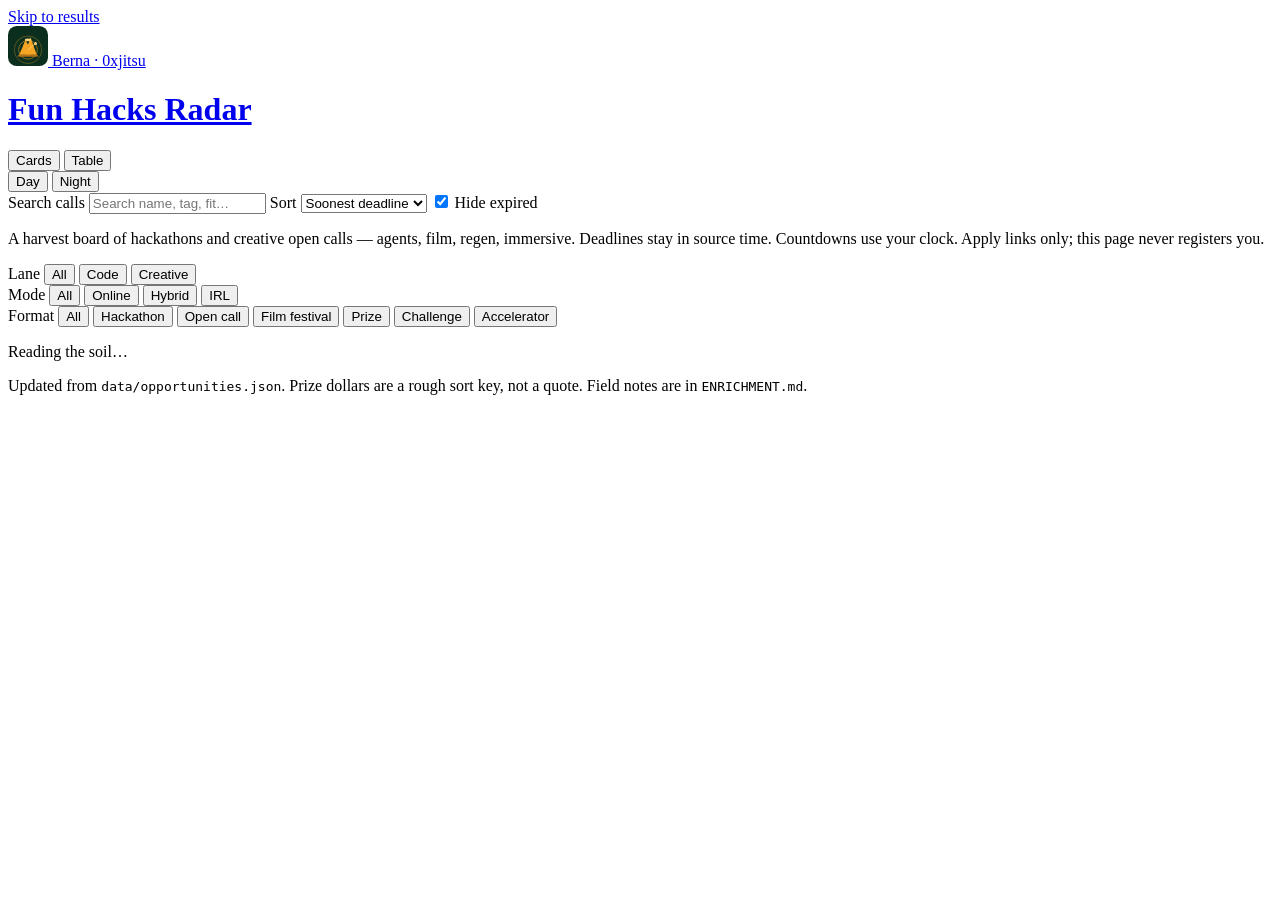
==== index.html @ 62ba8e2b "deploy: add index.html" ====
<!DOCTYPE html>
<html lang="en">
<head>
<meta charset="utf-8" />
<meta name="viewport" content="width=device-width, initial-scale=1, viewport-fit=cover" />
<title>Fun Hacks Radar</title>
<meta name="description" content="Hackathons and creative open calls for Berna and 0xjitsu. Filter by lane, mode, and format. Sort by deadline, registration, or prize. Apply links only — nothing is submitted for you." />
<meta name="theme-color" content="#120e0c" />
<link rel="icon" href="./favicon.ico" sizes="any" />
<link rel="icon" type="image/svg+xml" href="./favicon.svg" />
<link rel="apple-touch-icon" href="./assets/apple-touch-icon.png" />
<link rel="preload" href="./assets/fonts/outfit-latin.woff2" as="font" type="font/woff2" crossorigin />
<link rel="preload" href="./assets/fonts/fraunces-latin.woff2" as="font" type="font/woff2" crossorigin />
<link rel="stylesheet" href="./styles.css" />
<script>
(function () {
  var p = new URLSearchParams(location.search);
  var q = p.get("theme");
  var stored = null;
  try { stored = localStorage.getItem("fhr-theme"); } catch (e) {}
  var theme = (q === "light" || q === "dark") ? q
    : (stored === "light" || stored === "dark") ? stored
    : (matchMedia("(prefers-color-scheme: dark)").matches ? "dark" : "light");
  document.documentElement.setAttribute("data-theme", theme);
  var meta = document.querySelector('meta[name="theme-color"]');
  if (meta) meta.setAttribute("content", theme === "dark" ? "#120e0c" : "#f4ece3");
  var qv = p.get("view");
  var sv = null;
  try { sv = localStorage.getItem("fhr-view"); } catch (e) {}
  var wide = matchMedia("(min-width: 1040px)").matches;
  var view = (qv === "cards" || qv === "table") ? qv
    : (sv === "cards" || sv === "table") ? sv
    : (wide ? "table" : "cards");
  document.documentElement.setAttribute("data-view", view);
})();
</script>
</head>
<body>
<a class="skip" href="#board">Skip to results</a>
<header class="topbar">
  <div class="wrap bar">
    <div class="brandrow">
      <a class="brand" href="./">
        <img class="mark" src="./favicon.svg" width="40" height="40" alt="" />
        <span class="brand-text">
          <span class="eyebrow">Berna · 0xjitsu</span>
          <h1>Fun Hacks Radar</h1>
        </span>
      </a>
      <div class="toggles">
        <div class="seg" role="group" aria-label="View">
          <button type="button" id="view-cards" aria-pressed="true">Cards</button>
          <button type="button" id="view-table" aria-pressed="false">Table</button>
        </div>
        <div class="seg" role="group" aria-label="Color theme">
          <button type="button" id="theme-light" aria-pressed="false">Day</button>
          <button type="button" id="theme-night" aria-pressed="true">Night</button>
        </div>
      </div>
    </div>
    <div class="searchrow">
      <label class="sr" for="q">Search calls</label>
      <input id="q" type="search" placeholder="Search name, tag, fit…" autocomplete="off" enterkeyhint="search" />
      <label class="sr" for="sort">Sort</label>
      <select id="sort">
        <option value="deadline">Soonest deadline</option>
        <option value="registration">Registration date</option>
        <option value="prize">Prize amount</option>
        <option value="name">Name</option>
      </select>
      <label class="chk" for="hideExpired"><input type="checkbox" id="hideExpired" checked /> Hide expired</label>
    </div>
  </div>
</header>

<div class="wrap intro">
  <p class="lede">A harvest board of hackathons and creative open calls — agents, film, regen, immersive. Deadlines stay in source time. Countdowns use your clock. Apply links only; this page never registers you.</p>
</div>

<div class="wrap filters">
  <div class="chip-row" id="lane-chips" role="group" aria-label="Lane">
    <span class="chip-label">Lane</span>
    <button type="button" class="chip is-on" data-lane="all" aria-pressed="true">All</button>
    <button type="button" class="chip" data-lane="code" aria-pressed="false">Code</button>
    <button type="button" class="chip" data-lane="creative" aria-pressed="false">Creative</button>
  </div>
  <div class="chip-row" id="mode-chips" role="group" aria-label="Mode">
    <span class="chip-label">Mode</span>
    <button type="button" class="chip is-on" data-mode="all" aria-pressed="true">All</button>
    <button type="button" class="chip" data-mode="online" aria-pressed="false">Online</button>
    <button type="button" class="chip" data-mode="hybrid" aria-pressed="false">Hybrid</button>
    <button type="button" class="chip" data-mode="irl" aria-pressed="false">IRL</button>
  </div>
  <div class="chip-row" id="format-chips" role="group" aria-label="Format">
    <span class="chip-label">Format</span>
    <button type="button" class="chip is-on" data-format="all" aria-pressed="true">All</button>
    <button type="button" class="chip" data-format="hackathon" aria-pressed="false">Hackathon</button>
    <button type="button" class="chip" data-format="open-call" aria-pressed="false">Open call</button>
    <button type="button" class="chip" data-format="film-festival" aria-pressed="false">Film festival</button>
    <button type="button" class="chip" data-format="prize" aria-pressed="false">Prize</button>
    <button type="button" class="chip" data-format="challenge" aria-pressed="false">Challenge</button>
    <button type="button" class="chip" data-format="accelerator" aria-pressed="false">Accelerator</button>
  </div>
</div>

<div class="wrap">
  <p id="status" class="status" aria-live="polite">Reading the soil…</p>
</div>
<main id="board" class="wrap board" tabindex="-1">
  <div class="skeletons" aria-hidden="true">
    <div class="sk"></div>
    <div class="sk"></div>
    <div class="sk"></div>
  </div>
</main>

<noscript><p class="wrap lede">JavaScript draws the filters and both views. The calls themselves live in <code>data/opportunities.json</code>.</p></noscript>
<footer class="wrap foot">
  <p>Updated from <code>data/opportunities.json</code>. Prize dollars are a rough sort key, not a quote. Field notes are in <code>ENRICHMENT.md</code>.</p>
</footer>
<script src="./app.js"></script>
</body>
</html>
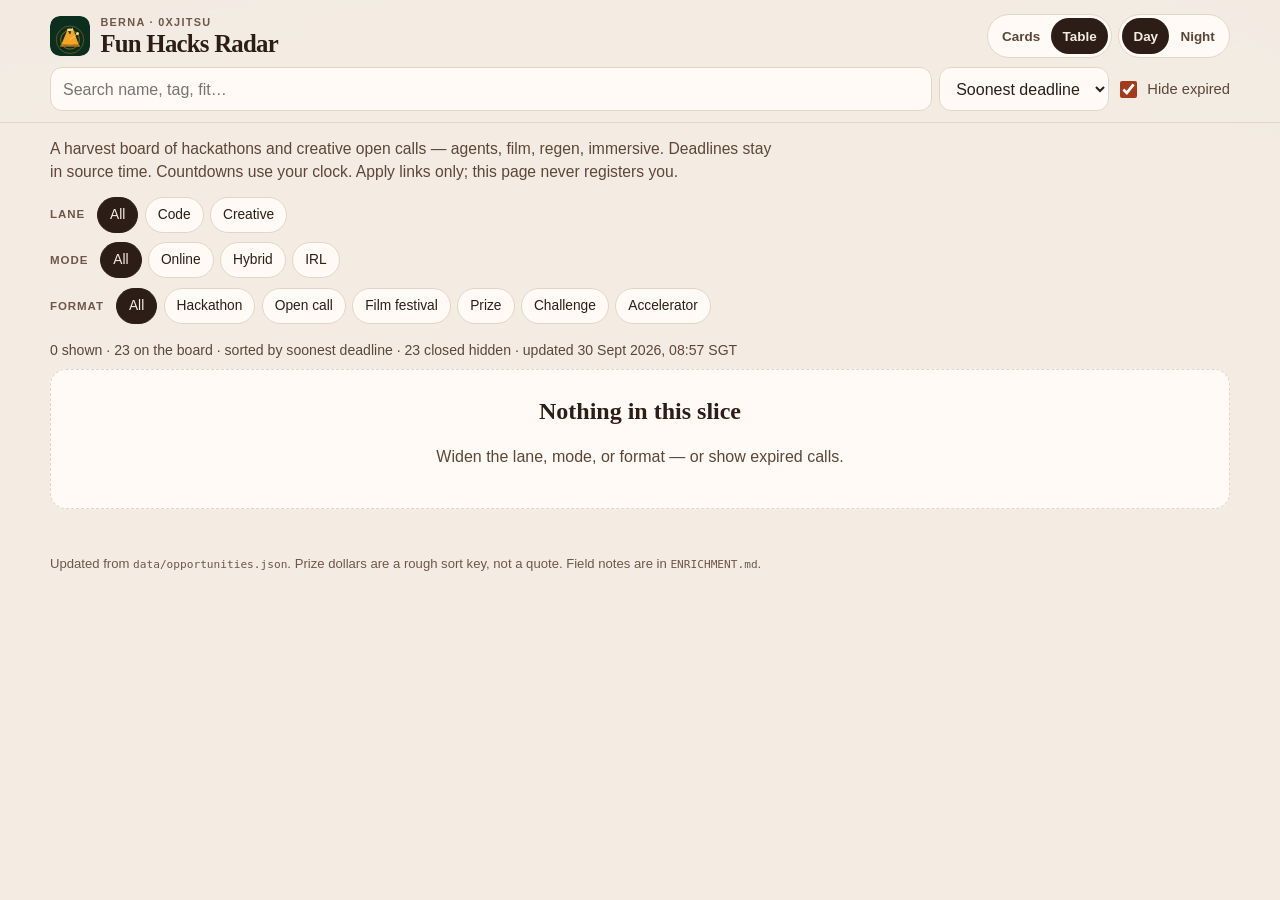
==== commit b8261ce9: "radar 2026-09-30: Mon/Wed/Fri board — T-0 labels, +3alet, +AI London, +Binance Agentic, Copernicus €" ====
--- a/index.html
+++ b/index.html
@@ -9,8 +9,6 @@
 <link rel="icon" href="./favicon.ico" sizes="any" />
 <link rel="icon" type="image/svg+xml" href="./favicon.svg" />
 <link rel="apple-touch-icon" href="./assets/apple-touch-icon.png" />
-<link rel="preload" href="./assets/fonts/outfit-latin.woff2" as="font" type="font/woff2" crossorigin />
-<link rel="preload" href="./assets/fonts/fraunces-latin.woff2" as="font" type="font/woff2" crossorigin />
 <link rel="stylesheet" href="./styles.css" />
 <script>
 (function () {
--- a/styles.css
+++ b/styles.css
@@ -0,0 +1,641 @@
+:root {
+  --serif: Fraunces, "Iowan Old Style", Palatino, Georgia, serif;
+  --sans: Outfit, "Avenir Next", "Segoe UI", sans-serif;
+  --bg: #f4ece3;
+  --surface: #fffaf5;
+  --ink: #2c1e16;
+  --muted: #5c4638;
+  --faint: #6e5648;
+  --line: #e4d5c6;
+  --ember: #a33c1c;
+  --ember-soft: #f3d2c2;
+  --gold: #8a5a1e;
+  --sprout: #1d6842;
+  --code-bg: #e5f2ea;
+  --creative-bg: #f8e7d4;
+  --warn: #8d3418;
+  --header: rgba(244, 236, 227, 0.92);
+  --shadow: 0 12px 28px rgba(74, 42, 24, 0.08);
+  --hover: #f6eee6;
+  --btn-bg: #a33c1c;
+  --btn-ink: #fff8f4;
+  --btn-hover: #8d3116;
+  --glow-ember: rgba(196, 90, 42, 0.18);
+  --glow-sprout: rgba(47, 122, 74, 0.12);
+  --chip: #fffaf5;
+  --ok: #1d6842;
+  color-scheme: light;
+}
+
+html[data-theme="dark"] {
+  --bg: #120e0c;
+  --surface: #241813;
+  --ink: #f7f1e8;
+  --muted: #d7c8b8;
+  --faint: #c4b3a3;
+  --line: #3c2c24;
+  --ember: #f0996a;
+  --ember-soft: #3a241c;
+  --gold: #efd0a0;
+  --sprout: #b7d7c0;
+  --code-bg: #1c3328;
+  --creative-bg: #3a2818;
+  --warn: #f0b090;
+  --header: rgba(18, 14, 12, 0.92);
+  --shadow: 0 14px 34px rgba(0, 0, 0, 0.35);
+  --hover: #2c1f19;
+  --btn-bg: #e8834f;
+  --btn-ink: #2a120c;
+  --btn-hover: #f3a878;
+  --glow-ember: rgba(224, 122, 69, 0.24);
+  --glow-sprout: rgba(143, 191, 138, 0.14);
+  --chip: #2a1c17;
+  --ok: #b7d7c0;
+  color-scheme: dark;
+}
+
+* { box-sizing: border-box; }
+html { scroll-behavior: smooth; }
+body {
+  margin: 0;
+  min-height: 100vh;
+  font-family: var(--sans);
+  color: var(--ink);
+  background:
+    radial-gradient(980px 460px at -8% -18%, var(--glow-ember), transparent 62%),
+    radial-gradient(760px 400px at 112% -8%, var(--glow-sprout), transparent 58%),
+    var(--bg);
+  line-height: 1.45;
+  font-size: 16px;
+}
+img { max-width: 100%; }
+button, input, select { font: inherit; color: inherit; }
+:focus-visible {
+  outline: 2px solid var(--ember);
+  outline-offset: 2px;
+}
+.sr {
+  position: absolute;
+  width: 1px;
+  height: 1px;
+  padding: 0;
+  margin: -1px;
+  overflow: hidden;
+  clip: rect(0, 0, 0, 0);
+  white-space: nowrap;
+  border: 0;
+}
+.skip {
+  position: absolute;
+  left: 0.75rem;
+  top: -3rem;
+  background: var(--btn-bg);
+  color: var(--btn-ink);
+  padding: 0.5rem 0.8rem;
+  border-radius: 999px;
+  z-index: 40;
+}
+.skip:focus { top: 0.5rem; }
+
+.wrap {
+  width: min(1180px, calc(100% - 1.25rem));
+  margin-inline: auto;
+}
+.topbar {
+  position: sticky;
+  top: 0;
+  z-index: 30;
+  background: var(--header);
+  backdrop-filter: blur(16px);
+  border-bottom: 1px solid var(--line);
+  padding-top: max(0.35rem, env(safe-area-inset-top));
+}
+.bar { padding-block: 0.55rem 0.7rem; display: grid; gap: 0.55rem; }
+.brandrow {
+  display: flex;
+  align-items: center;
+  justify-content: space-between;
+  gap: 0.75rem;
+}
+.brand {
+  display: flex;
+  align-items: center;
+  gap: 0.65rem;
+  min-width: 0;
+  text-decoration: none;
+  color: inherit;
+}
+.mark {
+  width: 40px;
+  height: 40px;
+  flex: 0 0 auto;
+  border-radius: 10px;
+}
+.brand-text { min-width: 0; }
+.eyebrow {
+  display: block;
+  font-size: 0.68rem;
+  letter-spacing: 0.12em;
+  text-transform: uppercase;
+  color: var(--faint);
+  font-weight: 600;
+}
+h1 {
+  margin: 0;
+  font-family: var(--serif);
+  font-weight: 650;
+  font-size: 1.28rem;
+  letter-spacing: -0.03em;
+  line-height: 1.05;
+}
+.toggles { display: flex; gap: 0.4rem; flex-shrink: 0; }
+.seg {
+  display: inline-flex;
+  padding: 3px;
+  border-radius: 999px;
+  border: 1px solid var(--line);
+  background: var(--surface);
+}
+.seg button {
+  border: 0;
+  background: transparent;
+  border-radius: 999px;
+  min-height: 36px;
+  padding: 0.25rem 0.7rem;
+  cursor: pointer;
+  font-size: 0.84rem;
+  font-weight: 550;
+  color: var(--muted);
+}
+.seg button[aria-pressed="true"] {
+  background: var(--ink);
+  color: var(--bg);
+}
+.searchrow {
+  display: grid;
+  grid-template-columns: 1fr;
+  gap: 0.45rem;
+}
+input[type="search"], select {
+  background: var(--surface);
+  border: 1px solid var(--line);
+  border-radius: 12px;
+  min-height: 44px;
+  padding: 0.45rem 0.75rem;
+}
+input[type="search"] { width: 100%; }
+.chk {
+  display: flex;
+  align-items: center;
+  gap: 0.45rem;
+  min-height: 44px;
+  color: var(--muted);
+  font-size: 0.92rem;
+}
+.chk input { width: 1.05rem; height: 1.05rem; accent-color: var(--ember); }
+
+.intro { padding-top: 0.9rem; }
+.lede {
+  margin: 0;
+  max-width: 46rem;
+  color: var(--muted);
+  font-size: 0.98rem;
+}
+
+.filters { display: grid; gap: 0.45rem; padding-top: 0.85rem; }
+.chip-row {
+  display: flex;
+  gap: 0.4rem;
+  overflow-x: auto;
+  scrollbar-width: none;
+  padding-bottom: 0.15rem;
+  padding-inline-end: 1rem;
+  -webkit-mask-image: linear-gradient(90deg, #000 0 92%, transparent);
+}
+.chip-row::-webkit-scrollbar { display: none; }
+.chip-label {
+  position: sticky;
+  left: 0;
+  z-index: 1;
+  display: inline-flex;
+  align-items: center;
+  padding-right: 0.35rem;
+  background: var(--bg);
+  color: var(--faint);
+  font-size: 0.72rem;
+  font-weight: 650;
+  letter-spacing: 0.08em;
+  text-transform: uppercase;
+}
+.chip {
+  border: 1px solid var(--line);
+  background: var(--chip);
+  color: var(--ink);
+  border-radius: 999px;
+  min-height: 36px;
+  padding: 0.3rem 0.75rem;
+  cursor: pointer;
+  white-space: nowrap;
+  font-size: 0.86rem;
+  font-weight: 500;
+}
+.chip.is-on {
+  background: var(--ink);
+  border-color: var(--ink);
+  color: var(--bg);
+}
+
+.status {
+  margin: 0.85rem 0 0.55rem;
+  color: var(--muted);
+  font-size: 0.88rem;
+  display: flex;
+  flex-wrap: wrap;
+  gap: 0.45rem 0.75rem;
+  align-items: center;
+}
+.status button {
+  border: 0;
+  background: transparent;
+  color: var(--ember);
+  font-weight: 600;
+  cursor: pointer;
+  padding: 0;
+  text-decoration: underline;
+  text-underline-offset: 2px;
+}
+
+.board { padding-bottom: 2rem; }
+.cards {
+  display: grid;
+  gap: 0.85rem;
+  grid-template-columns: 1fr;
+}
+.card {
+  display: flex;
+  flex-direction: column;
+  background: var(--surface);
+  border: 1px solid var(--line);
+  border-radius: 18px;
+  overflow: hidden;
+  box-shadow: var(--shadow);
+  min-width: 0;
+}
+.card.is-soon { border-color: color-mix(in srgb, var(--ember) 48%, var(--line)); }
+.card.is-expired .media img { filter: grayscale(0.45); }
+.media {
+  position: relative;
+  aspect-ratio: 16 / 10;
+  background: #2a1814;
+  overflow: hidden;
+}
+.media img {
+  width: 100%;
+  height: 100%;
+  object-fit: cover;
+  display: block;
+}
+.media::after {
+  content: "";
+  position: absolute;
+  left: 0;
+  right: 0;
+  bottom: 0;
+  height: 32%;
+  background: linear-gradient(transparent, rgba(20, 12, 10, 0.38));
+  pointer-events: none;
+}
+.media.fallback {
+  display: grid;
+  place-items: center;
+  color: #fff6ee;
+  font-family: var(--serif);
+  font-weight: 650;
+  font-size: clamp(2rem, 6vw, 2.8rem);
+  letter-spacing: 0.04em;
+}
+.media.fallback::after { display: none; }
+.badges {
+  position: absolute;
+  z-index: 1;
+  top: 0.55rem;
+  left: 0.55rem;
+  display: flex;
+  flex-wrap: wrap;
+  gap: 0.3rem;
+}
+.credit {
+  position: absolute;
+  z-index: 1;
+  right: 0.5rem;
+  bottom: 0.4rem;
+  max-width: calc(100% - 1.2rem);
+  overflow: hidden;
+  text-overflow: ellipsis;
+  white-space: nowrap;
+  font-size: 0.65rem;
+  color: #fff8f2;
+  background: rgba(20, 12, 10, 0.5);
+  border-radius: 999px;
+  padding: 0.08rem 0.4rem;
+}
+.card-body {
+  display: flex;
+  flex-direction: column;
+  gap: 0.4rem;
+  padding: 0.85rem 0.9rem 0.95rem;
+  flex: 1;
+}
+.kicker {
+  margin: 0;
+  color: var(--faint);
+  font-size: 0.75rem;
+  letter-spacing: 0.04em;
+  text-transform: uppercase;
+  font-weight: 600;
+}
+.card h2, .dense h2 {
+  margin: 0;
+  font-family: var(--serif);
+  font-weight: 620;
+  letter-spacing: -0.02em;
+  line-height: 1.15;
+}
+.card h2 { font-size: 1.28rem; overflow-wrap: break-word; }
+.prize {
+  margin: 0;
+  display: flex;
+  flex-wrap: wrap;
+  gap: 0.25rem 0.6rem;
+  align-items: baseline;
+  justify-content: space-between;
+}
+.prize span { color: var(--muted); font-size: 0.92rem; }
+.prize strong, .prize-num {
+  color: var(--gold);
+  font-weight: 650;
+  font-variant-numeric: tabular-nums;
+  white-space: nowrap;
+}
+.prize em { font-style: normal; color: var(--faint); font-size: 0.82rem; }
+.when, .reg, .fit, .note {
+  margin: 0;
+  color: var(--muted);
+  font-size: 0.9rem;
+}
+.fit {
+  display: -webkit-box;
+  -webkit-line-clamp: 3;
+  -webkit-box-orient: vertical;
+  overflow: hidden;
+}
+.note { font-size: 0.82rem; color: var(--faint); }
+.actions {
+  display: flex;
+  gap: 0.45rem;
+  margin-top: auto;
+  padding-top: 0.35rem;
+}
+.btn {
+  display: inline-flex;
+  align-items: center;
+  justify-content: center;
+  min-height: 44px;
+  padding: 0.5rem 0.9rem;
+  border-radius: 999px;
+  text-decoration: none;
+  font-weight: 650;
+  font-size: 0.92rem;
+  border: 1px solid transparent;
+}
+.btn.apply {
+  background: var(--btn-bg);
+  color: var(--btn-ink);
+  flex: 1;
+}
+.btn.apply:hover { background: var(--btn-hover); }
+.btn.ghost {
+  background: transparent;
+  color: var(--ink);
+  border-color: var(--line);
+}
+.btn.ghost:hover { background: var(--hover); }
+.btn.small { min-height: 36px; padding: 0.3rem 0.7rem; font-size: 0.82rem; flex: 0 0 auto; }
+
+.pill {
+  display: inline-flex;
+  align-items: center;
+  border-radius: 999px;
+  padding: 0.14rem 0.45rem;
+  font-size: 0.68rem;
+  font-weight: 650;
+  letter-spacing: 0.05em;
+  text-transform: uppercase;
+}
+.pill.code { color: var(--sprout); background: var(--code-bg); }
+.pill.creative { color: var(--gold); background: var(--creative-bg); }
+.pill.mode {
+  color: var(--ink);
+  background: color-mix(in srgb, var(--surface) 82%, transparent);
+  border: 1px solid var(--line);
+  letter-spacing: 0.03em;
+}
+.count {
+  display: inline-flex;
+  align-items: center;
+  border-radius: 999px;
+  padding: 0.12rem 0.45rem;
+  font-size: 0.75rem;
+  font-weight: 650;
+  font-variant-numeric: tabular-nums;
+  margin-right: 0.35rem;
+}
+.count.soon, .count.week { background: var(--ember-soft); color: var(--warn); }
+.count.ok { background: var(--code-bg); color: var(--ok); }
+.count.expired, .count.unknown { background: transparent; color: var(--faint); border: 1px solid var(--line); }
+
+.table-wrap {
+  overflow-x: auto;
+  border: 1px solid var(--line);
+  border-radius: 16px;
+  background: var(--surface);
+  box-shadow: var(--shadow);
+}
+table {
+  border-collapse: separate;
+  border-spacing: 0;
+  min-width: 1080px;
+  width: 100%;
+  font-size: 0.9rem;
+}
+caption.sr { caption-side: top; }
+th, td {
+  text-align: left;
+  vertical-align: middle;
+  padding: 0.65rem 0.7rem;
+  border-bottom: 1px solid var(--line);
+}
+th {
+  position: sticky;
+  top: 0;
+  background: var(--hover);
+  z-index: 2;
+  font-size: 0.7rem;
+  letter-spacing: 0.05em;
+  text-transform: uppercase;
+  color: var(--faint);
+  font-weight: 650;
+  white-space: nowrap;
+}
+th button {
+  all: unset;
+  cursor: pointer;
+  display: inline-flex;
+  align-items: center;
+  gap: 0.25rem;
+}
+th button:focus-visible { outline: 2px solid var(--ember); outline-offset: 2px; }
+th[aria-sort="ascending"] button::after { content: "↑"; }
+th[aria-sort="descending"] button::after { content: "↓"; }
+.name-col, td.name-cell {
+  position: sticky;
+  left: 0;
+  z-index: 1;
+  background: var(--surface);
+  min-width: 220px;
+  max-width: 280px;
+  box-shadow: 1px 0 0 var(--line);
+}
+th.name-col { z-index: 3; background: var(--hover); }
+.apply-col, td.apply-cell {
+  position: sticky;
+  right: 0;
+  z-index: 1;
+  background: var(--surface);
+  box-shadow: -1px 0 0 var(--line);
+  white-space: nowrap;
+}
+th.apply-col { z-index: 3; background: var(--hover); }
+tr:hover td { background: var(--hover); }
+tr:hover td.name-cell, tr:hover td.apply-cell { background: var(--hover); }
+tr:last-child td { border-bottom: 0; }
+.name-wrap { display: flex; align-items: center; gap: 0.55rem; }
+.name-wrap strong {
+  font-family: var(--serif);
+  font-weight: 600;
+  font-size: 0.98rem;
+  letter-spacing: -0.02em;
+}
+.thumb, .thumb-lg {
+  flex: 0 0 auto;
+  width: 42px;
+  height: 42px;
+  border-radius: 10px;
+  overflow: hidden;
+  background: #2a1814;
+}
+.thumb img { width: 100%; height: 100%; object-fit: cover; display: block; }
+.thumb.fallback, .media.fallback.tiny {
+  display: grid;
+  place-items: center;
+  color: #fff6ee;
+  font-family: var(--serif);
+  font-weight: 650;
+  font-size: 0.85rem;
+}
+.prize-human { display: block; }
+.prize-num { display: block; font-size: 0.78rem; margin-top: 0.12rem; }
+.reg-line { display: block; color: var(--muted); font-size: 0.82rem; }
+.apply-cell .actions { margin: 0; padding: 0; }
+.apply-cell .btn.apply { flex: 0 0 auto; }
+.name-wrap strong { overflow-wrap: break-word; }
+
+.stack { display: grid; gap: 0.7rem; }
+.dense {
+  background: var(--surface);
+  border: 1px solid var(--line);
+  border-radius: 16px;
+  padding: 0.75rem;
+  display: grid;
+  gap: 0.55rem;
+  box-shadow: var(--shadow);
+}
+.dense.is-soon { border-color: color-mix(in srgb, var(--ember) 48%, var(--line)); }
+.dense-top {
+  display: grid;
+  grid-template-columns: 52px minmax(0, 1fr);
+  gap: 0.6rem;
+  align-items: center;
+}
+.dense h2 { font-size: 1.05rem; }
+.meta { margin: 0.15rem 0 0; color: var(--faint); font-size: 0.78rem; }
+.thumb-lg { width: 52px; height: 52px; }
+.facts { display: grid; gap: 0.3rem; margin: 0; }
+.facts div { display: grid; grid-template-columns: 6.4rem minmax(0, 1fr); gap: 0.35rem; align-items: baseline; }
+.facts dt {
+  margin: 0;
+  color: var(--faint);
+  font-size: 0.68rem;
+  letter-spacing: 0.05em;
+  text-transform: uppercase;
+  font-weight: 650;
+}
+.facts dd { margin: 0; font-size: 0.88rem; }
+.dense .actions { padding-top: 0.15rem; }
+
+.empty, .error {
+  background: var(--surface);
+  border: 1px dashed var(--line);
+  border-radius: 16px;
+  padding: 1.5rem 1rem;
+  text-align: center;
+  color: var(--muted);
+}
+.empty h2, .error h2 {
+  font-family: var(--serif);
+  margin: 0 0 0.35rem;
+  color: var(--ink);
+}
+.skeletons { display: grid; gap: 0.85rem; }
+.sk {
+  height: 280px;
+  border-radius: 18px;
+  background: linear-gradient(110deg, var(--surface) 30%, var(--hover) 48%, var(--surface) 64%);
+  background-size: 200% 100%;
+  animation: shimmer 1.3s ease-in-out infinite;
+}
+@keyframes shimmer { to { background-position: -200% 0; } }
+.foot {
+  padding: 0 0 2.5rem;
+  color: var(--faint);
+  font-size: 0.82rem;
+}
+.foot code { font-size: 0.85em; }
+
+@media (min-width: 720px) {
+  .searchrow { grid-template-columns: minmax(0, 1fr) auto auto; align-items: center; }
+  .cards { grid-template-columns: 1fr 1fr; }
+  h1 { font-size: 1.55rem; }
+  .wrap { width: min(1180px, calc(100% - 2rem)); }
+}
+@media (min-width: 960px) {
+  .chip-row {
+    flex-wrap: wrap;
+    overflow: visible;
+    -webkit-mask-image: none;
+  }
+}
+@media (min-width: 1100px) {
+  .cards { grid-template-columns: 1fr 1fr 1fr; }
+  .board.is-table { width: min(1240px, calc(100% - 2rem)); }
+}
+@media (max-width: 520px) {
+  .brandrow { align-items: flex-start; flex-wrap: wrap; }
+  .toggles { width: 100%; }
+  .seg { flex: 1; }
+  .seg button { flex: 1; }
+}
+@media (prefers-reduced-motion: reduce) {
+  html { scroll-behavior: auto; }
+  .sk { animation: none; }
+}
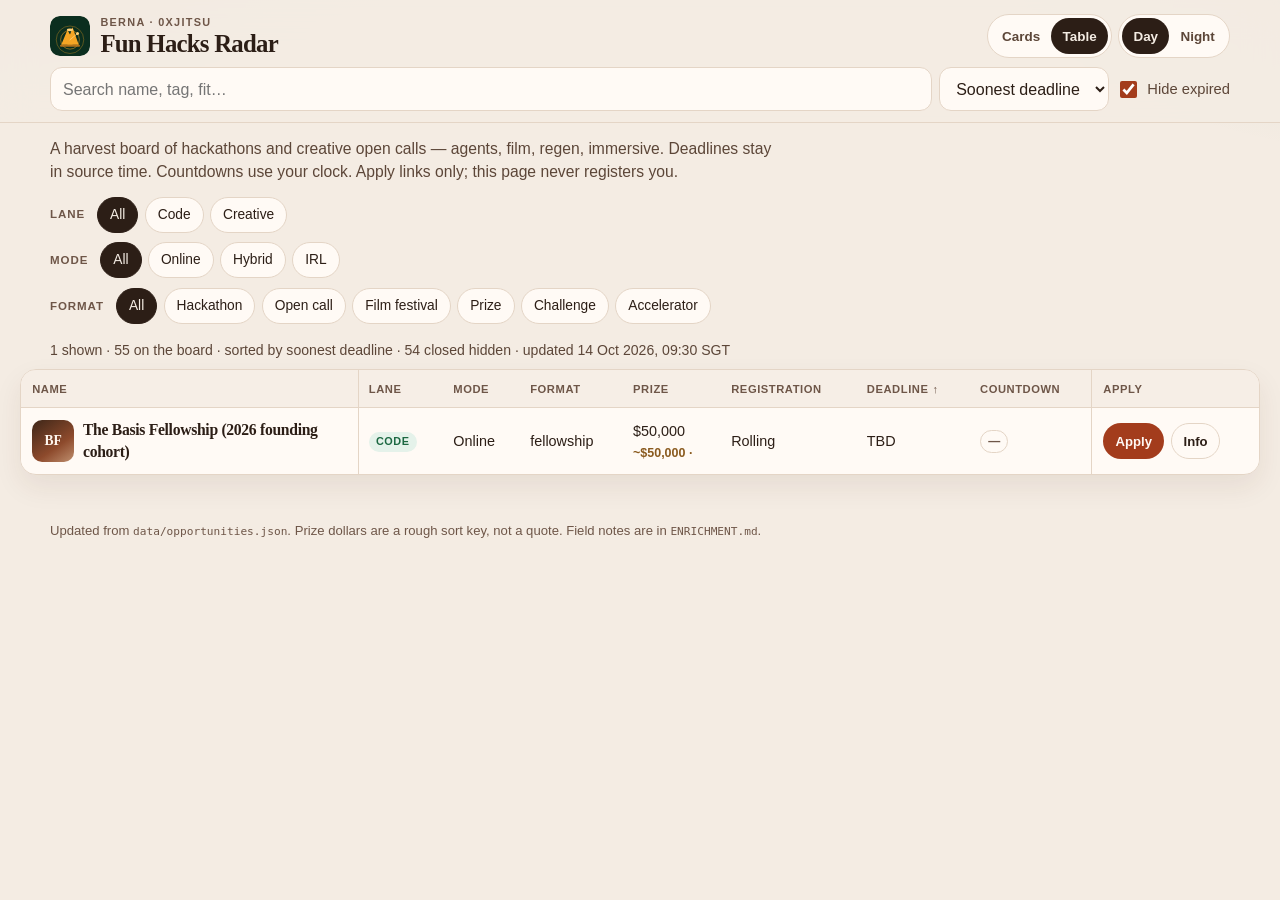
==== commit 2ee4153c: "radar 2026-10-14: 55 items, close Colosseum, add Meta/Telegraph/NASA/AI Film Award/.ART/Build With A" ====
--- a/index.html
+++ b/index.html
@@ -9,6 +9,8 @@
 <link rel="icon" href="./favicon.ico" sizes="any" />
 <link rel="icon" type="image/svg+xml" href="./favicon.svg" />
 <link rel="apple-touch-icon" href="./assets/apple-touch-icon.png" />
+<link rel="preload" href="./assets/fonts/outfit-latin.woff2" as="font" type="font/woff2" crossorigin />
+<link rel="preload" href="./assets/fonts/fraunces-latin.woff2" as="font" type="font/woff2" crossorigin />
 <link rel="stylesheet" href="./styles.css" />
 <script>
 (function () {
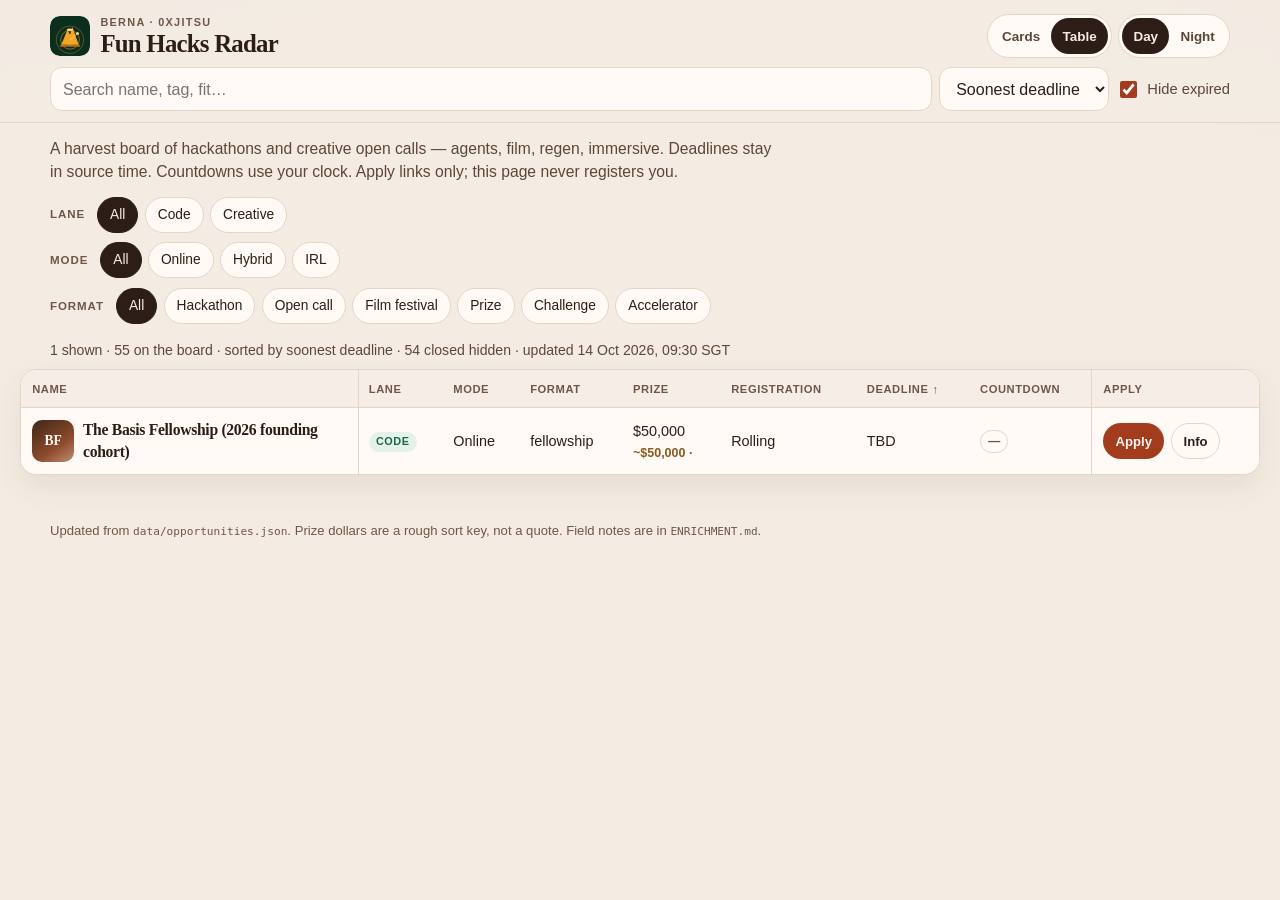
==== commit 97887fe7: "feat: og:video link preview Shared links now autoplay a short hero clip on X, iMessage and Slack ins" ====
--- a/index.html
+++ b/index.html
@@ -6,6 +6,25 @@
 <title>Fun Hacks Radar</title>
 <meta name="description" content="Hackathons and creative open calls for Berna and 0xjitsu. Filter by lane, mode, and format. Sort by deadline, registration, or prize. Apply links only — nothing is submitted for you." />
 <meta name="theme-color" content="#120e0c" />
+<meta property="og:type" content="website" />
+<meta property="og:title" content="Fun Hacks Radar" />
+<meta property="og:url" content="https://fun-hacks-radar.vercel.app/" />
+<meta property="og:image" content="https://fun-hacks-radar.vercel.app/og/preview.jpg" />
+<meta property="og:image:width" content="1200" />
+<meta property="og:image:height" content="630" />
+<meta property="og:video" content="https://fun-hacks-radar.vercel.app/og/preview.mp4" />
+<meta property="og:video:secure_url" content="https://fun-hacks-radar.vercel.app/og/preview.mp4" />
+<meta property="og:video:type" content="video/mp4" />
+<meta property="og:video:width" content="1200" />
+<meta property="og:video:height" content="630" />
+<meta name="twitter:card" content="player" />
+<meta name="twitter:title" content="Fun Hacks Radar" />
+<meta name="twitter:image" content="https://fun-hacks-radar.vercel.app/og/preview.jpg" />
+<meta name="twitter:player" content="https://fun-hacks-radar.vercel.app/og/player" />
+<meta name="twitter:player:width" content="1200" />
+<meta name="twitter:player:height" content="630" />
+<meta name="twitter:player:stream" content="https://fun-hacks-radar.vercel.app/og/preview.mp4" />
+<meta name="twitter:player:stream:content_type" content="video/mp4" />
 <link rel="icon" href="./favicon.ico" sizes="any" />
 <link rel="icon" type="image/svg+xml" href="./favicon.svg" />
 <link rel="apple-touch-icon" href="./assets/apple-touch-icon.png" />
